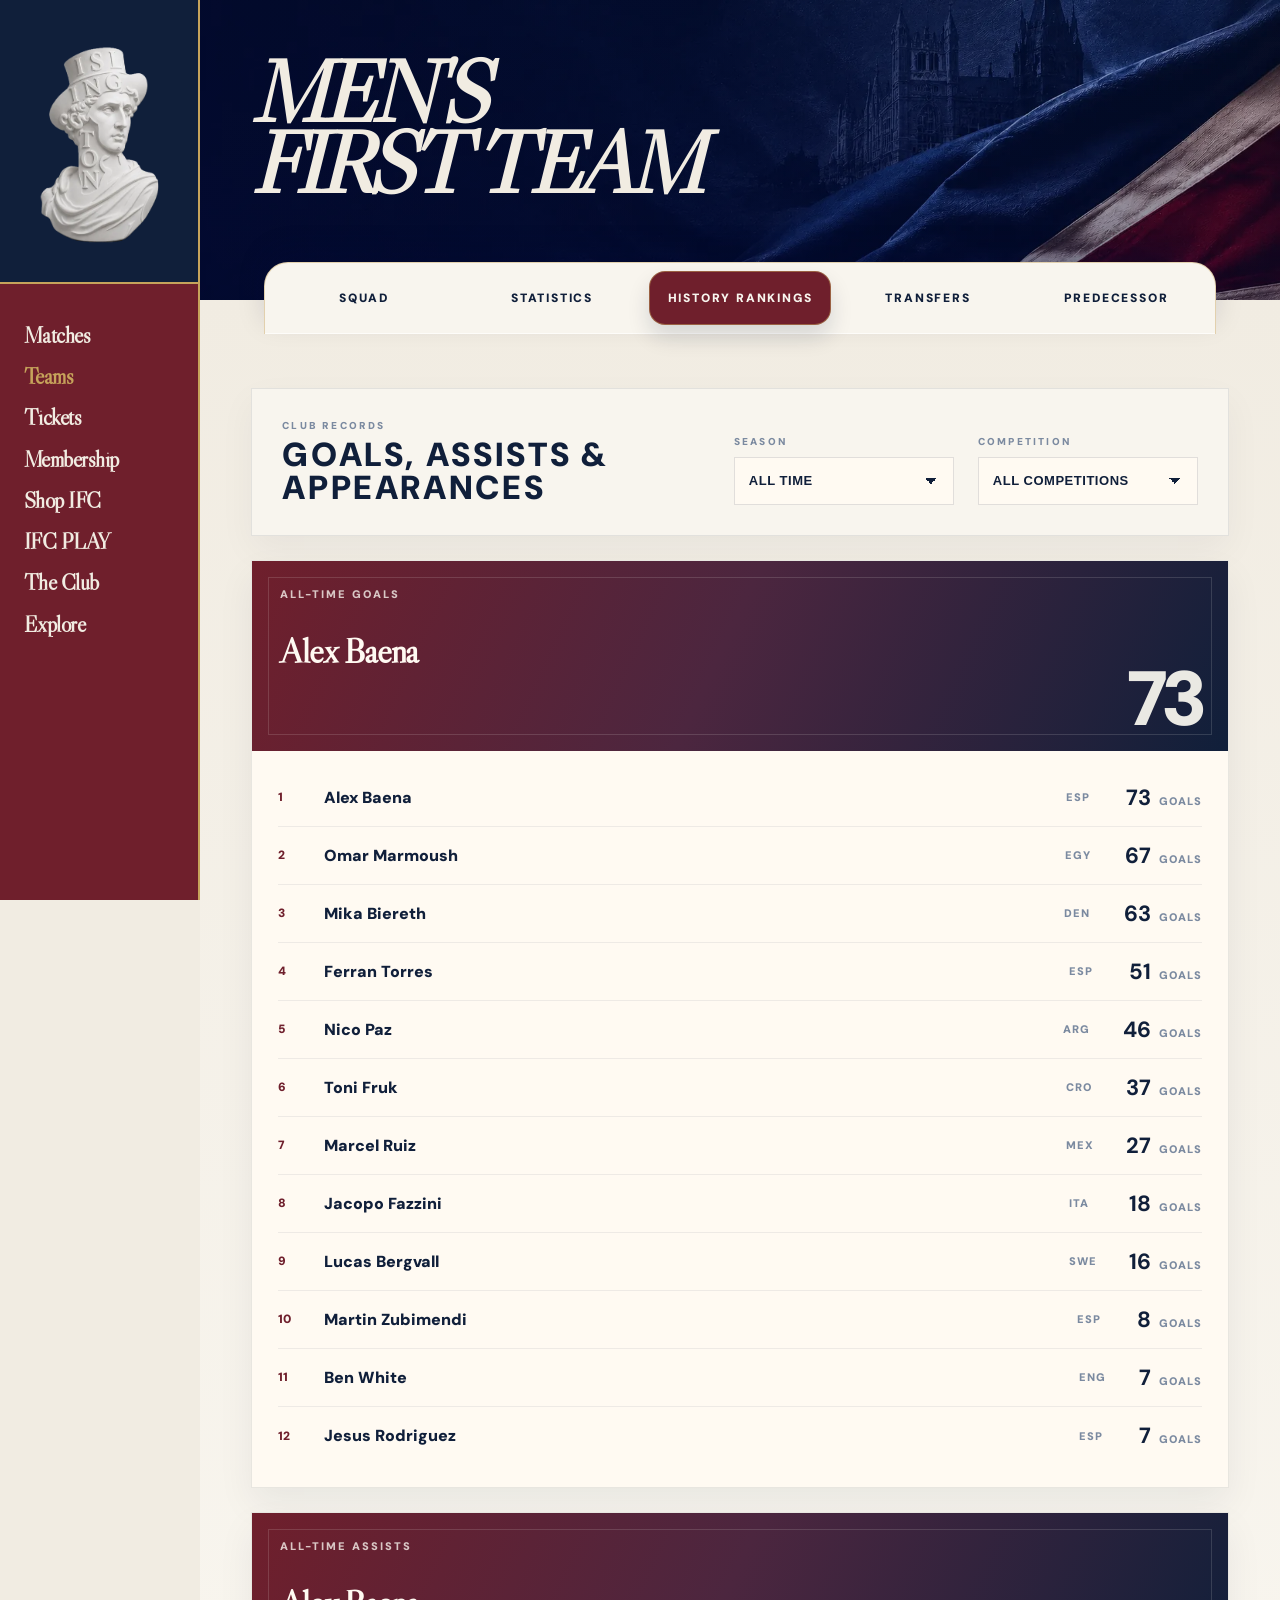
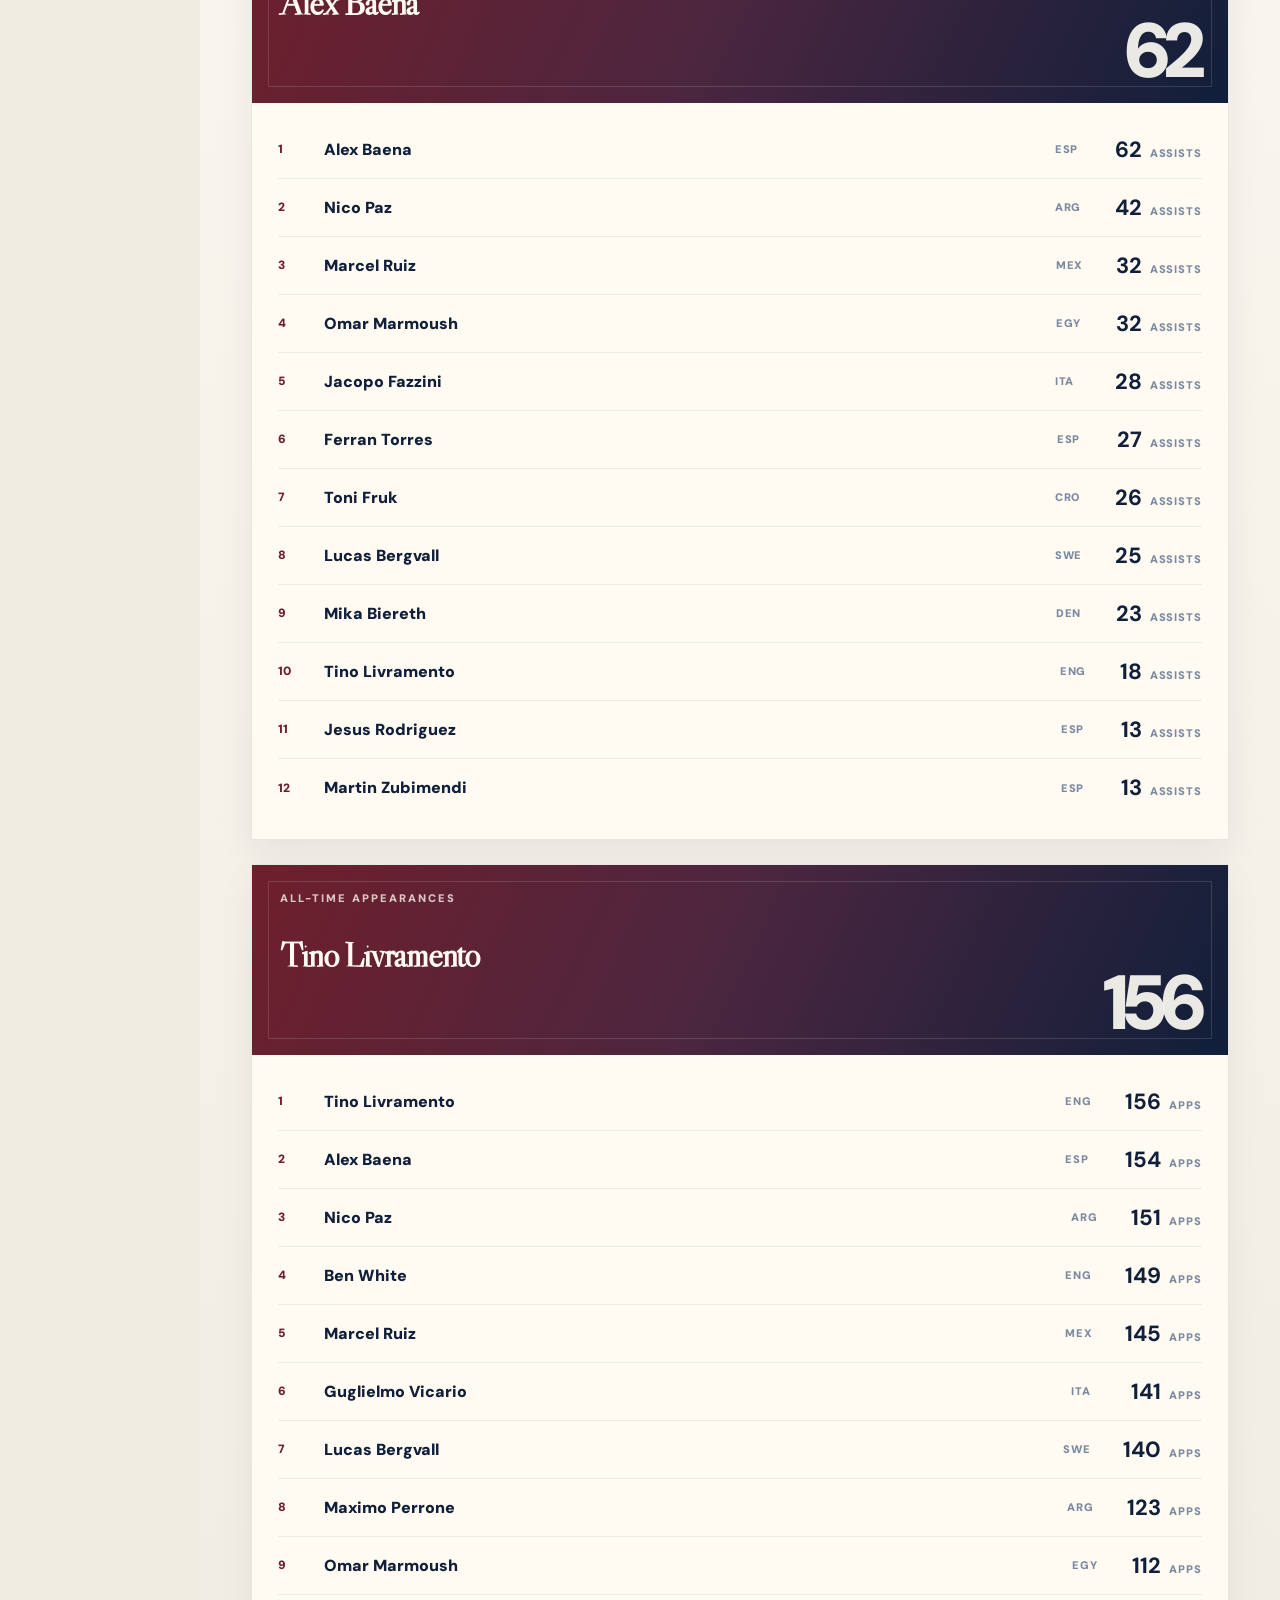
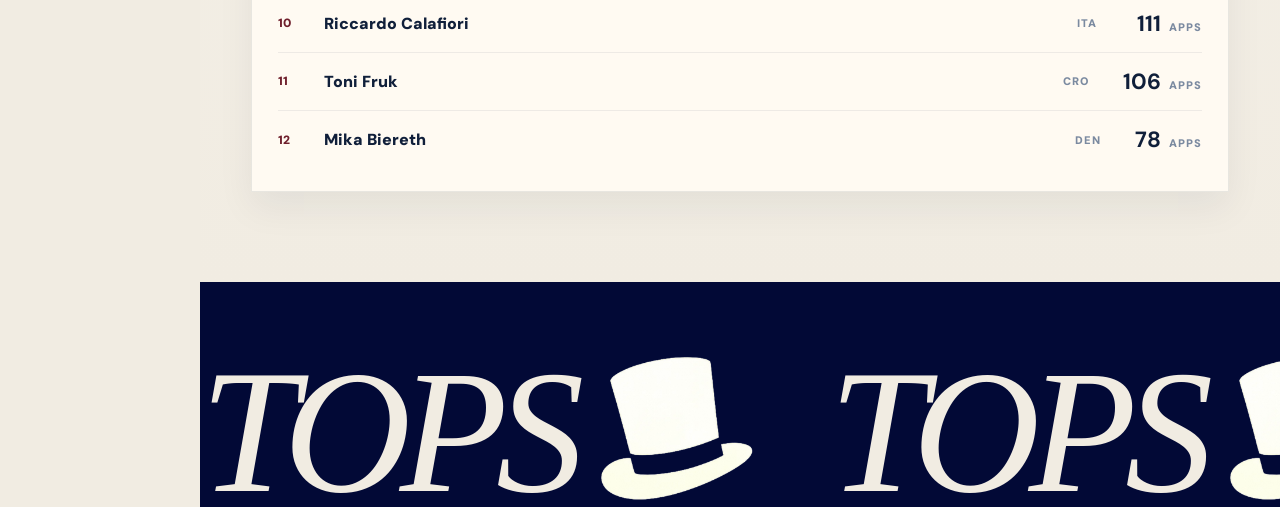
==== history-rankings.html @ 1edcabc9 "Convert site images to WebP" ====
<!doctype html>
<html lang="en">
<head>
  <meta charset="utf-8" />
  <meta name="viewport" content="width=device-width, initial-scale=1" />
  <title>History Rankings | TOPS</title>
  <link rel="preconnect" href="https://fonts.googleapis.com">
  <link rel="preconnect" href="https://fonts.gstatic.com" crossorigin>
  <link href="https://fonts.googleapis.com/css2?family=DM+Sans:wght@400;500;600;700;800;900&family=Libre+Caslon+Display&display=swap" rel="stylesheet">
  <style>
    :root{--ink:#071426;--navy:#101f3a;--burgundy:#6f1f2c;--warm:#f1ece2;--paper:#faf8f3;--line:#101f3a18;--gold:#c6a35b;--muted:#6e7f94}
    *{box-sizing:border-box}
    body{margin:0;background:var(--warm);color:var(--ink);font-family:"DM Sans",sans-serif}
    a{color:inherit;text-decoration:none}
    .rail{position:fixed;z-index:9;inset:0 auto 0 0;width:200px;background:var(--burgundy);color:var(--warm);border-right:2px solid var(--gold);padding:0;display:flex;flex-direction:column;align-items:stretch}
    .rail-brand{display:grid;place-items:center;width:100%;padding:42px 24px 38px;margin:0 0 40px;background:var(--navy);border-bottom:2px solid var(--gold)}.tops-wordmark{display:block;width:126px;max-width:100%;line-height:0;margin:0 auto}.tops-wordmark img{display:block;width:100%;height:auto}
    .rail nav{display:flex;flex-direction:column;gap:18px;padding:0 24px;margin-top:0;color:var(--warm);font:700 22px/1.06 "Libre Caslon Display",Georgia,serif;letter-spacing:-.025em}
    .rail nav a:hover,.rail nav a.active,.rail nav a.is-submenu-active{color:var(--gold)}
    .rail-submenu{position:fixed;z-index:8;top:0;bottom:0;left:200px;width:min(620px,calc(100vw - 200px));background:#f8f5ee;color:var(--navy);border:1px solid var(--burgundy);border-left-width:2px;padding:118px 40px 42px;opacity:0;transform:translateX(-18px);pointer-events:none;transition:opacity .28s ease,transform .28s ease}
    body.submenu-open .rail-submenu{opacity:1;transform:translateX(0);pointer-events:auto}
    .rail-submenu-kicker{margin:0 0 30px;font-size:10px;font-weight:800;letter-spacing:.22em;text-transform:uppercase;color:var(--burgundy)}
    .rail-submenu-list{margin:0;padding:0;list-style:none;border-top:1px solid #101f3a18}
    .rail-submenu-list a{display:flex;align-items:center;justify-content:space-between;gap:34px;padding:28px 0;border-bottom:1px solid #101f3a18;font:clamp(34px,4.2vw,58px)/.95 "Libre Caslon Display",Georgia,serif;letter-spacing:-.035em}
    .rail-submenu-list a:after{content:">";font-family:Georgia,serif;font-size:.82em;line-height:1;transition:transform .2s ease}.rail-submenu-list a:hover{color:var(--burgundy)}.rail-submenu-list a:hover:after{transform:translateX(6px)}
    .page{margin-left:200px;min-height:100vh}
    .team-header{position:relative;min-height:300px;padding:56px 0 0;background:linear-gradient(90deg,rgba(2,9,54,.50),rgba(2,9,54,.10)),url('assets/first-team-header.webp') center/cover no-repeat;display:flex;flex-direction:column;justify-content:space-between}
    .team-header:before{content:"";position:absolute;inset:0;background:linear-gradient(180deg,rgba(2,9,54,.08),rgba(2,9,54,.38));pointer-events:none}.team-heading{position:relative;z-index:1;padding:0 clamp(28px,4vw,64px) 42px}
    h1{font:italic 800 clamp(54px,6.8vw,108px)/.82 "Libre Caslon Display",Georgia,serif;margin:0;color:#f1ece2;letter-spacing:-.055em}h1 span{display:block}
    .tabs{--tab-radius:24px;position:relative;z-index:2;width:min(1180px,calc(100% - clamp(56px,10vw,160px)));margin:0 auto -34px;min-height:72px;background:#f8f5ee;border:1px solid #c6a35b70;border-bottom:0;border-radius:var(--tab-radius) var(--tab-radius) 0 0;display:grid;grid-template-columns:repeat(5,1fr);gap:6px;align-items:start;padding:8px;color:var(--navy);box-shadow:0 -1px 0 #ffffffb0 inset,0 -12px 28px #02093622}
    .tabs a{height:54px;display:grid;place-items:center;border-radius:16px;border:1px solid transparent;font-size:12px;font-weight:900;text-transform:uppercase;letter-spacing:.15em;text-align:center;color:var(--navy);transition:background .22s ease,color .22s ease,border-color .22s ease,box-shadow .22s ease}.tabs a:hover{border-color:#6f1f2c2e;background:#efe7dc;color:var(--burgundy)}.tabs a.active{background:var(--burgundy);border-color:#c6a35b80;color:#f8f5ee;box-shadow:0 12px 22px #101f3a24}
    .rankings{padding:88px clamp(24px,4vw,64px) 90px;background:linear-gradient(180deg,#f1ece2 0%,#f8f5ee 42%,#f1ece2 100%)}
    .record-toolbar{display:grid;grid-template-columns:1fr auto auto;gap:24px;align-items:end;background:#f8f5ee;border:1px solid #101f3a18;padding:30px;margin-bottom:24px;box-shadow:0 14px 34px #101f3a0c}
    .record-copy p{margin:0 0 6px;color:#7b8aa0;font-size:10px;font-weight:900;letter-spacing:.22em;text-transform:uppercase}.record-copy h2{margin:0;color:var(--navy);font:900 clamp(24px,2.6vw,34px)/1 "DM Sans",sans-serif;letter-spacing:.08em;text-transform:uppercase}
    .select-field{display:grid;gap:9px}.select-field span{color:#7b8aa0;font-size:10px;font-weight:900;letter-spacing:.22em;text-transform:uppercase}.select-field select{appearance:none;min-width:220px;height:48px;border:1px solid #101f3a20;background:#fffaf2;color:var(--navy);padding:0 42px 0 14px;font-size:13px;font-weight:800;letter-spacing:.04em;text-transform:uppercase;background-image:linear-gradient(45deg,transparent 50%,var(--navy) 50%),linear-gradient(135deg,var(--navy) 50%,transparent 50%);background-position:calc(100% - 22px) 20px,calc(100% - 16px) 20px;background-size:6px 6px,6px 6px;background-repeat:no-repeat}
    .ranking-grid{display:grid;grid-template-columns:repeat(3,minmax(260px,1fr));gap:24px}.ranking-panel{background:#fffaf2;border:1px solid #101f3a18;min-width:0;box-shadow:0 16px 34px #101f3a10}.leader{position:relative;min-height:190px;padding:26px 28px;background:linear-gradient(115deg,var(--burgundy) 0%,#4c263f 48%,var(--navy) 100%);color:#fff;overflow:hidden}.leader:after{content:"";position:absolute;inset:16px;border:1px solid #f8f5ee24;pointer-events:none}.leader-kicker{position:relative;z-index:1;margin:0 0 34px;color:#f8f5eec8;font-size:11px;font-weight:900;letter-spacing:.18em;text-transform:uppercase}.leader-name{position:relative;z-index:1;max-width:66%;font:800 clamp(29px,2.7vw,42px)/.92 "Libre Caslon Display",Georgia,serif;letter-spacing:-.035em;color:#fffaf2}.leader-value{position:absolute;z-index:1;right:28px;bottom:20px;font:900 clamp(70px,6vw,96px)/.8 "DM Sans",sans-serif;letter-spacing:-.08em;color:#f8f5eef0}
    .ranking-list{margin:0;padding:18px 26px 22px;list-style:none}.ranking-row{display:grid;grid-template-columns:32px minmax(0,1fr) 46px auto;gap:14px;align-items:center;min-height:58px;border-bottom:1px solid #101f3a12}.ranking-row:last-child{border-bottom:0}.rank{color:var(--burgundy);font-size:12px;font-weight:900}.player-name{min-width:0;color:var(--navy);font-size:16px;font-weight:900;white-space:nowrap;overflow:hidden;text-overflow:ellipsis}.country{color:#7b8aa0;font-size:11px;font-weight:900;letter-spacing:.08em}.score{display:flex;align-items:baseline;gap:8px;color:var(--navy);font-weight:900}.score b{font-size:22px}.score span{color:#7b8aa0;font-size:11px;font-weight:900;letter-spacing:.08em;text-transform:uppercase}
    .empty-state{padding:34px 26px;color:#7b8aa0;font-weight:800}
    footer{background:#020936;color:#f1ece2;padding:74px 0 0;overflow:hidden}.tops-pattern{overflow:hidden}.tops-pattern-track{display:flex;align-items:center;gap:76px;width:max-content;animation:topsMarquee 24s linear infinite}.tops-pattern-item{display:flex;align-items:center;gap:.16em;white-space:nowrap;color:#f1ece2;font:italic clamp(128px,13.8vw,228px)/.78 Georgia,serif;letter-spacing:-.065em;text-transform:uppercase}.tops-pattern-item img{width:.86em;height:.86em;object-fit:contain;display:block;transform:translateY(-.015em)}@keyframes topsMarquee{from{transform:translateX(0)}to{transform:translateX(-50%)}}
    @media(max-width:1280px){.ranking-grid{grid-template-columns:1fr}.leader-name{max-width:76%}}@media(max-width:900px){.record-toolbar{grid-template-columns:1fr}.select-field select{width:100%;min-width:0}}@media(max-width:760px){.rail,.rail-submenu{display:none}.page{margin-left:0}.tabs{width:calc(100% - 24px);grid-template-columns:repeat(2,1fr);border-radius:24px 24px 0 0}.rankings{padding:70px 12px}.record-toolbar{padding:22px}.ranking-row{grid-template-columns:28px minmax(0,1fr) 40px auto;gap:10px}.leader{min-height:170px}.leader-value{font-size:64px}.player-name{font-size:14px}}
  </style>
</head>
<body>
  <aside class="rail">
    <a class="rail-brand" href="index.html#top" aria-label="TOPS home"><span class="tops-wordmark"><img src="assets/sidebar-sculpture-logo.webp" alt="TOPS"></span></a>
    <nav><a href="index.html#fixtures" data-menu="matches">Matches</a><a class="active" href="mens-first-team.html" data-menu="teams">Teams</a><a href="index.html#tickets" data-menu="tickets">Tickets</a><a href="index.html#membership" data-menu="membership">Membership</a><a href="index.html#shop" data-menu="shop">Shop IFC</a><a href="index.html#play" data-menu="play">IFC PLAY</a><a href="index.html#club" data-menu="club">The Club</a><a href="index.html#latest" data-menu="explore">Explore</a></nav>
  </aside>
  <aside class="rail-submenu" aria-hidden="true"><p class="rail-submenu-kicker">Teams</p><ul class="rail-submenu-list"></ul></aside>
  <main class="page">
    <header class="team-header"><div class="team-heading"><h1><span>MEN'S</span><span>FIRST TEAM</span></h1></div><nav class="tabs"><a href="mens-first-team.html#squad">Squad</a><a href="mens-first-team.html#stats">Statistics</a><a class="active" href="history-rankings.html">History Rankings</a><a href="transfer-history.html">Transfers</a><a href="predecessor-players.html">Predecessor</a></nav></header>
    <section class="rankings">
      <div class="record-toolbar">
        <div class="record-copy"><p>Club Records</p><h2>Goals, Assists &amp; Appearances</h2></div>
        <label class="select-field"><span>Season</span><select data-season-filter></select></label>
        <label class="select-field"><span>Competition</span><select data-competition-filter></select></label>
      </div>
      <div class="ranking-grid" data-ranking-grid></div>
    </section>
    <footer><div class="tops-pattern" aria-label="TOPS brand pattern"><div class="tops-pattern-track"><span class="tops-pattern-item">TOPS <img src="assets/islington-hat-cream-transparent.webp" alt=""></span><span class="tops-pattern-item">TOPS <img src="assets/islington-hat-cream-transparent.webp" alt=""></span><span class="tops-pattern-item">TOPS <img src="assets/islington-hat-cream-transparent.webp" alt=""></span><span class="tops-pattern-item">TOPS <img src="assets/islington-hat-cream-transparent.webp" alt=""></span><span class="tops-pattern-item">TOPS <img src="assets/islington-hat-cream-transparent.webp" alt=""></span><span class="tops-pattern-item">TOPS <img src="assets/islington-hat-cream-transparent.webp" alt=""></span></div></div></footer>
  </main>
  <script src="assets/player-data.js"></script>
  <script src="assets/predecessor-player-data.js"></script>
  <script>
    const currentPlayers = (window.TOPS_PLAYER_DATA || []).map((player) => ({ ...player, archiveType: "current" }));
    const predecessorPlayers = (window.TOPS_PREDECESSOR_PLAYER_DATA || []).map((player) => ({ ...player, archiveType: "predecessor" }));
    const players = [...currentPlayers, ...predecessorPlayers];
    const seasonFilter = document.querySelector('[data-season-filter]');
    const competitionFilter = document.querySelector('[data-competition-filter]');
    const grid = document.querySelector('[data-ranking-grid]');
    const metrics = [
      { key: "goals", title: "All-Time Goals", unit: "Goals" },
      { key: "assists", title: "All-Time Assists", unit: "Assists" },
      { key: "appearances", title: "All-Time Appearances", unit: "Apps" }
    ];
    const countryCodes = {
      Argentina: "ARG", Austria: "AUT", Croatia: "CRO", Denmark: "DEN", Egypt: "EGY", England: "ENG", Germany: "GER",
      Greece: "GRE", Italy: "ITA", Mexico: "MEX", Netherlands: "NED", Portugal: "POR", "Republic of Ireland": "IRL",
      Spain: "ESP", Sweden: "SWE", Turkey: "TUR", Wales: "WAL"
    };
    const statRowsFor = (player) => player.seasonStats?.length ? player.seasonStats : [{ season: "Unlisted", competition: "All competitions", ...player.stats }];
    const seasons = [...new Set(players.flatMap((player) => statRowsFor(player).map((row) => row.season).filter(Boolean)))].sort().reverse();
    const competitions = [...new Set(players.flatMap((player) => statRowsFor(player).map((row) => row.competition).filter(Boolean)))].sort();
    const setOptions = (select, options) => {
      select.innerHTML = options.map((item) => `<option value="${item.value}">${item.label}</option>`).join('');
    };
    setOptions(seasonFilter, [{ value: "all", label: "All time" }, ...seasons.map((season) => ({ value: season, label: season }))]);
    setOptions(competitionFilter, [{ value: "all", label: "All competitions" }, ...competitions.map((competition) => ({ value: competition, label: competition }))]);
    const detailHref = (player) => `${player.archiveType === "predecessor" ? "predecessor-detail.html" : "player-detail.html"}?id=${player.id}`;
    const filteredRowsFor = (player) => {
      const selectedSeason = seasonFilter.value;
      const selectedCompetition = competitionFilter.value;
      return statRowsFor(player).filter((row) => {
        const seasonMatch = selectedSeason === "all" || row.season === selectedSeason;
        const competitionMatch = selectedCompetition === "all" || row.competition === selectedCompetition;
        return seasonMatch && competitionMatch;
      });
    };
    const aggregatePlayer = (player, metric) => {
      const value = filteredRowsFor(player).reduce((sum, row) => sum + Number(row[metric] ?? 0), 0);
      return { player, value };
    };
    const buildRanking = (metric) => players
      .map((player) => aggregatePlayer(player, metric.key))
      .filter((entry) => entry.value > 0)
      .sort((a, b) => b.value - a.value || a.player.name.localeCompare(b.player.name))
      .slice(0, 12);
    const renderPanel = (metric) => {
      const ranking = buildRanking(metric);
      const leader = ranking[0];
      if (!leader) {
        return `<article class="ranking-panel"><div class="leader"><p class="leader-kicker">${metric.title}</p><div class="leader-name">No Records</div><div class="leader-value">0</div></div><div class="empty-state">No data for this filter.</div></article>`;
      }
      return `
        <article class="ranking-panel">
          <div class="leader"><p class="leader-kicker">${metric.title}</p><div class="leader-name">${leader.player.name}</div><div class="leader-value">${leader.value}</div></div>
          <ol class="ranking-list">
            ${ranking.map((entry, index) => `
              <li class="ranking-row">
                <span class="rank">${index + 1}</span>
                <a class="player-name" href="${detailHref(entry.player)}">${entry.player.name}</a>
                <span class="country">${countryCodes[entry.player.nationality] || entry.player.nationality.slice(0, 3).toUpperCase()}</span>
                <span class="score"><b>${entry.value}</b><span>${metric.unit}</span></span>
              </li>
            `).join('')}
          </ol>
        </article>
      `;
    };
    const renderRankings = () => {
      grid.innerHTML = metrics.map(renderPanel).join('');
    };
    seasonFilter.addEventListener('change', renderRankings);
    competitionFilter.addEventListener('change', renderRankings);
    renderRankings();

    const rail = document.querySelector('.rail');
    const railLinks = [...document.querySelectorAll('.rail nav a')];
    const submenu = document.querySelector('.rail-submenu');
    const submenuKicker = document.querySelector('.rail-submenu-kicker');
    const submenuList = document.querySelector('.rail-submenu-list');
    let submenuCloseTimer;
    const submenuItems = {
      matches: ['Fixtures', 'Results', 'Tables', 'Match centre', 'Borough Cup'],
      teams: [{ label: "Men's First Team", href: 'mens-first-team.html' }, { label: "History Rankings", href: 'history-rankings.html' }, { label: "Transfer History", href: 'transfer-history.html' }, { label: "Predecessor Players", href: 'predecessor-players.html' }, "Women's First Team", "Men's U21", "Women's U19", "Men's U18"],
      tickets: ['Home tickets', 'Away tickets', 'Premium', 'Season tickets', 'Ticket exchange'],
      membership: ['Join TOPS', 'Renew membership', 'Member benefits', 'Ticket access', 'Account'],
      shop: ['Home kit', 'Away kit', 'Training wear', 'Lifestyle', 'Accessories'],
      play: ['Live stream', 'Highlights', 'Interviews', 'Documentaries', 'Archive'],
      club: ['History', 'Stadium', 'Community', 'Foundation', 'Contact'],
      explore: ['Latest news', 'Gallery', 'Video', 'Features', 'Visit N5']
    };
    const keepSubmenuOpen = () => clearTimeout(submenuCloseTimer);
    const closeSubmenu = () => {
      document.body.classList.remove('submenu-open');
      submenu.setAttribute('aria-hidden', 'true');
      railLinks.forEach((link) => link.classList.remove('is-submenu-active'));
    };
    const scheduleSubmenuClose = () => {
      clearTimeout(submenuCloseTimer);
      submenuCloseTimer = setTimeout(closeSubmenu, 120);
    };
    const openSubmenu = (link) => {
      const key = link.dataset.menu;
      if (!key || !submenuItems[key]) return;
      keepSubmenuOpen();
      submenuKicker.textContent = link.textContent.trim();
      submenuList.innerHTML = submenuItems[key].map((item) => {
        const label = typeof item === 'string' ? item : item.label;
        const href = typeof item === 'string' ? '#' : item.href;
        return `<li><a href="${href}">${label}</a></li>`;
      }).join('');
      railLinks.forEach((item) => item.classList.toggle('is-submenu-active', item === link));
      submenu.setAttribute('aria-hidden', 'false');
      document.body.classList.add('submenu-open');
    };
    railLinks.forEach((link) => {
      link.addEventListener('mouseenter', () => openSubmenu(link));
      link.addEventListener('focus', () => openSubmenu(link));
    });
    rail.addEventListener('mouseleave', scheduleSubmenuClose);
    rail.addEventListener('mouseenter', keepSubmenuOpen);
    submenu.addEventListener('mouseleave', scheduleSubmenuClose);
    submenu.addEventListener('mouseenter', keepSubmenuOpen);
  </script>
</body>
</html>
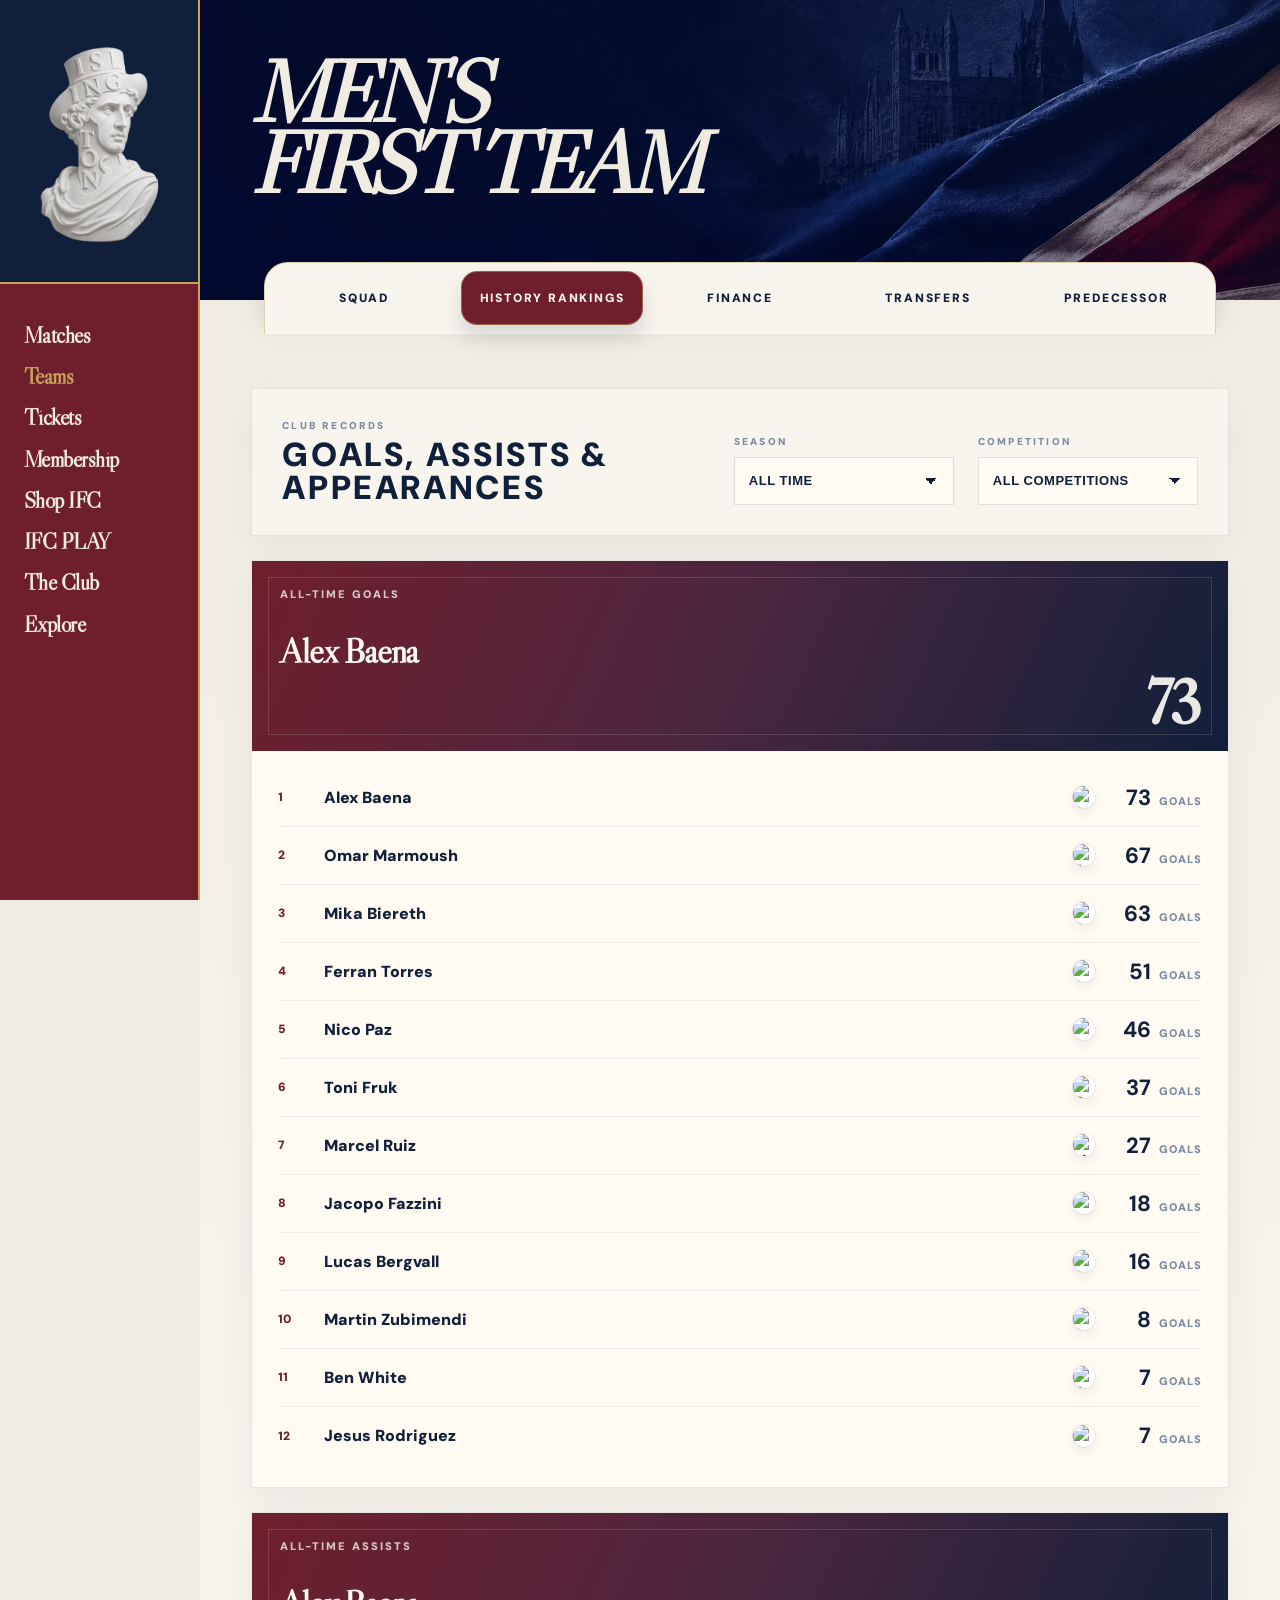
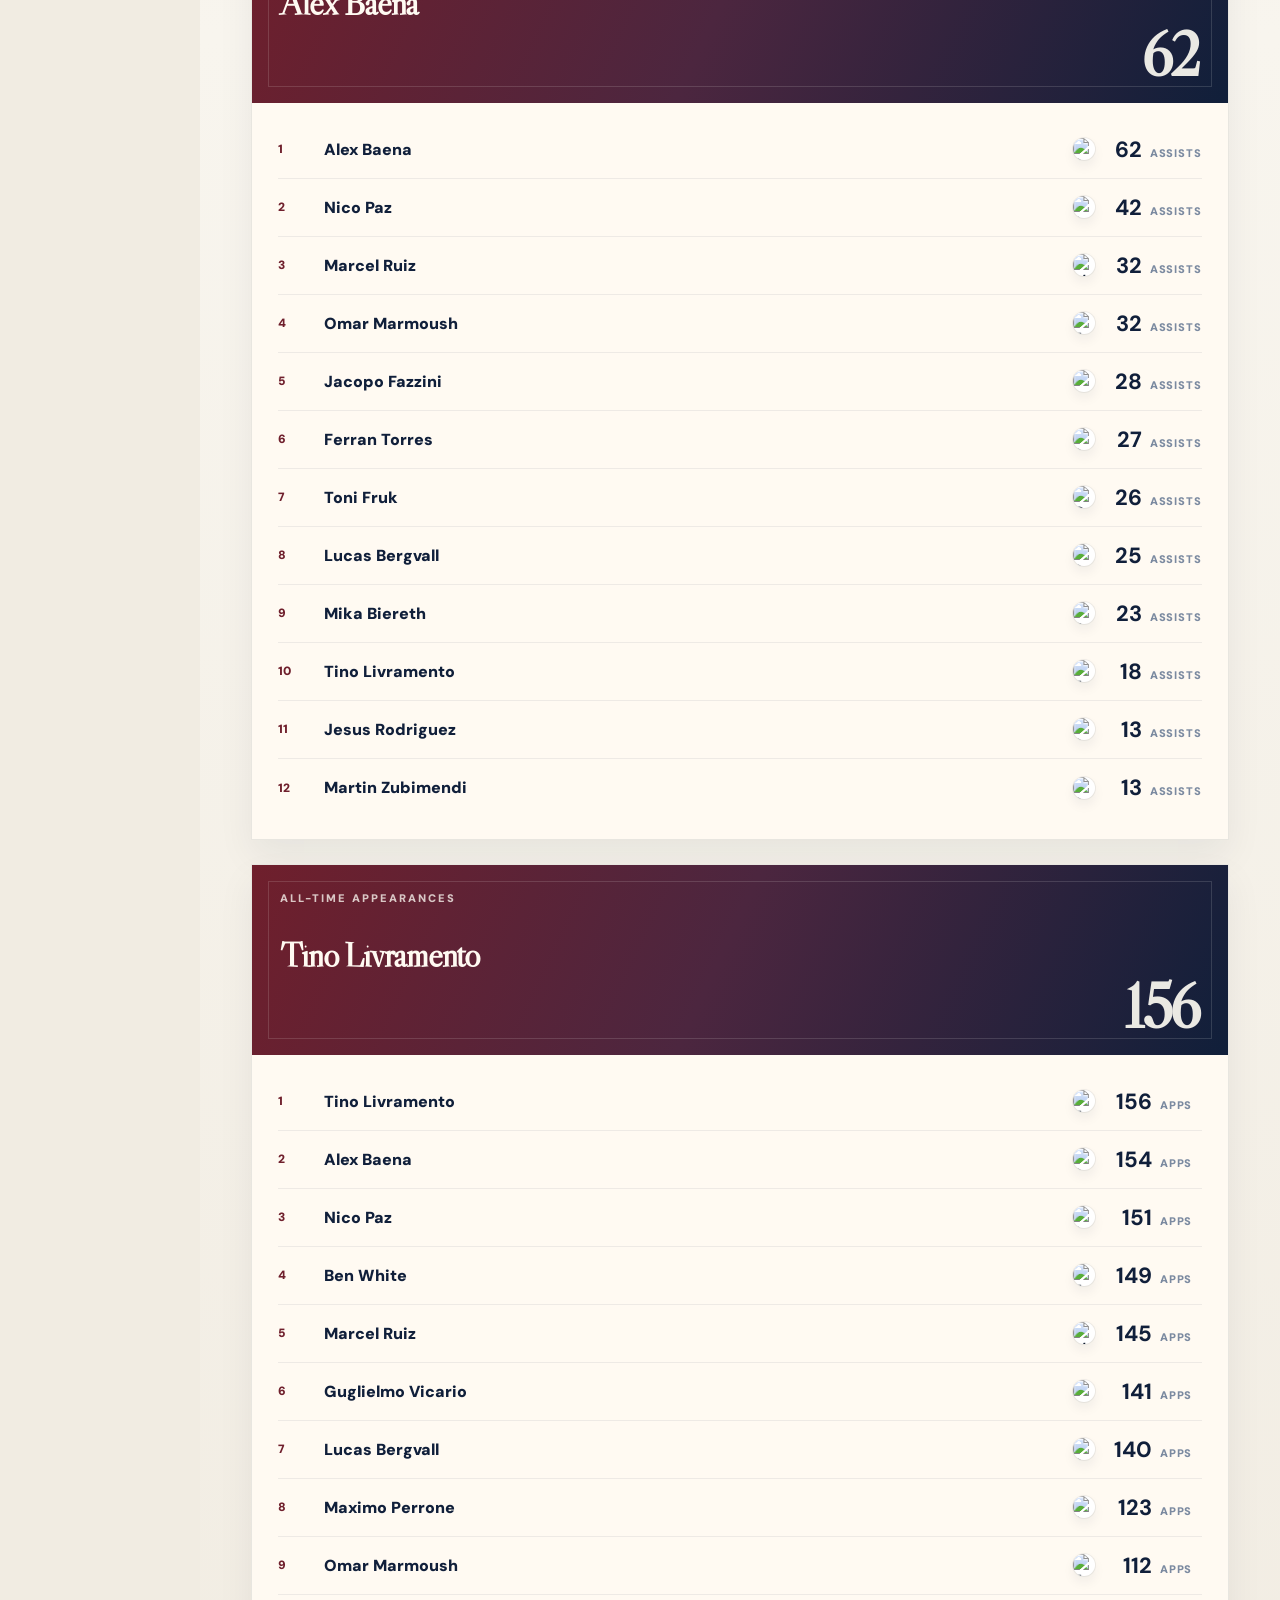
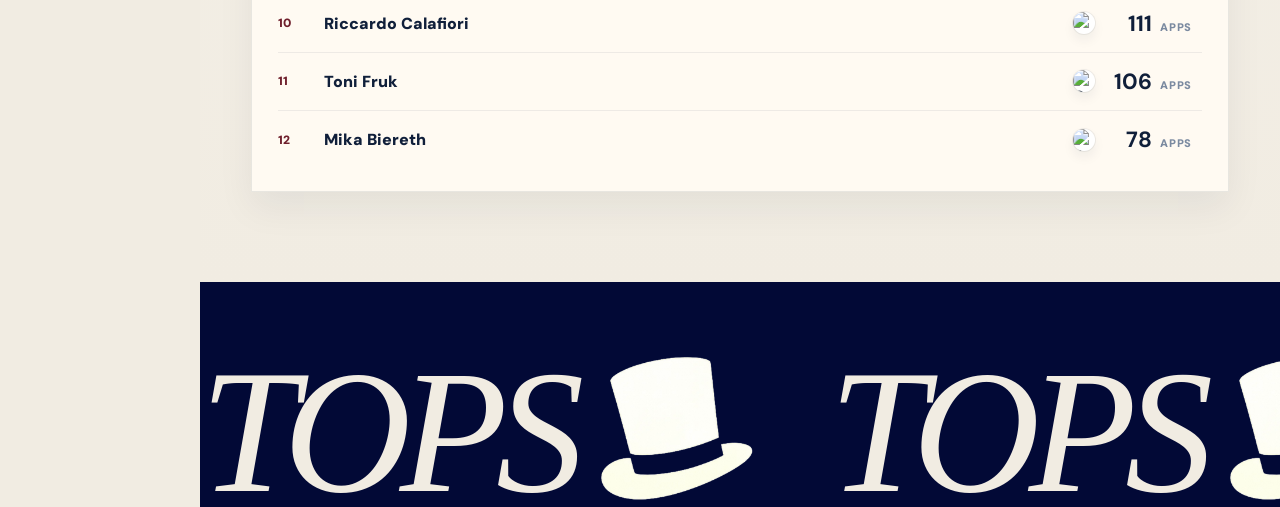
==== commit ec0af3bd: "Update squad transfers and finance pages" ====
--- a/history-rankings.html
+++ b/history-rankings.html
@@ -26,17 +26,17 @@
     .team-header{position:relative;min-height:300px;padding:56px 0 0;background:linear-gradient(90deg,rgba(2,9,54,.50),rgba(2,9,54,.10)),url('assets/first-team-header.webp') center/cover no-repeat;display:flex;flex-direction:column;justify-content:space-between}
     .team-header:before{content:"";position:absolute;inset:0;background:linear-gradient(180deg,rgba(2,9,54,.08),rgba(2,9,54,.38));pointer-events:none}.team-heading{position:relative;z-index:1;padding:0 clamp(28px,4vw,64px) 42px}
     h1{font:italic 800 clamp(54px,6.8vw,108px)/.82 "Libre Caslon Display",Georgia,serif;margin:0;color:#f1ece2;letter-spacing:-.055em}h1 span{display:block}
-    .tabs{--tab-radius:24px;position:relative;z-index:2;width:min(1180px,calc(100% - clamp(56px,10vw,160px)));margin:0 auto -34px;min-height:72px;background:#f8f5ee;border:1px solid #c6a35b70;border-bottom:0;border-radius:var(--tab-radius) var(--tab-radius) 0 0;display:grid;grid-template-columns:repeat(5,1fr);gap:6px;align-items:start;padding:8px;color:var(--navy);box-shadow:0 -1px 0 #ffffffb0 inset,0 -12px 28px #02093622}
+    .tabs{--tab-radius:24px;position:relative;z-index:2;width:min(1280px,calc(100% - clamp(56px,10vw,160px)));margin:0 auto -34px;min-height:72px;background:#f8f5ee;border:1px solid #c6a35b70;border-bottom:0;border-radius:var(--tab-radius) var(--tab-radius) 0 0;display:grid;grid-template-columns:repeat(5,1fr);gap:6px;align-items:start;padding:8px;color:var(--navy);box-shadow:0 -1px 0 #ffffffb0 inset,0 -12px 28px #02093622}
     .tabs a{height:54px;display:grid;place-items:center;border-radius:16px;border:1px solid transparent;font-size:12px;font-weight:900;text-transform:uppercase;letter-spacing:.15em;text-align:center;color:var(--navy);transition:background .22s ease,color .22s ease,border-color .22s ease,box-shadow .22s ease}.tabs a:hover{border-color:#6f1f2c2e;background:#efe7dc;color:var(--burgundy)}.tabs a.active{background:var(--burgundy);border-color:#c6a35b80;color:#f8f5ee;box-shadow:0 12px 22px #101f3a24}
     .rankings{padding:88px clamp(24px,4vw,64px) 90px;background:linear-gradient(180deg,#f1ece2 0%,#f8f5ee 42%,#f1ece2 100%)}
     .record-toolbar{display:grid;grid-template-columns:1fr auto auto;gap:24px;align-items:end;background:#f8f5ee;border:1px solid #101f3a18;padding:30px;margin-bottom:24px;box-shadow:0 14px 34px #101f3a0c}
     .record-copy p{margin:0 0 6px;color:#7b8aa0;font-size:10px;font-weight:900;letter-spacing:.22em;text-transform:uppercase}.record-copy h2{margin:0;color:var(--navy);font:900 clamp(24px,2.6vw,34px)/1 "DM Sans",sans-serif;letter-spacing:.08em;text-transform:uppercase}
     .select-field{display:grid;gap:9px}.select-field span{color:#7b8aa0;font-size:10px;font-weight:900;letter-spacing:.22em;text-transform:uppercase}.select-field select{appearance:none;min-width:220px;height:48px;border:1px solid #101f3a20;background:#fffaf2;color:var(--navy);padding:0 42px 0 14px;font-size:13px;font-weight:800;letter-spacing:.04em;text-transform:uppercase;background-image:linear-gradient(45deg,transparent 50%,var(--navy) 50%),linear-gradient(135deg,var(--navy) 50%,transparent 50%);background-position:calc(100% - 22px) 20px,calc(100% - 16px) 20px;background-size:6px 6px,6px 6px;background-repeat:no-repeat}
-    .ranking-grid{display:grid;grid-template-columns:repeat(3,minmax(260px,1fr));gap:24px}.ranking-panel{background:#fffaf2;border:1px solid #101f3a18;min-width:0;box-shadow:0 16px 34px #101f3a10}.leader{position:relative;min-height:190px;padding:26px 28px;background:linear-gradient(115deg,var(--burgundy) 0%,#4c263f 48%,var(--navy) 100%);color:#fff;overflow:hidden}.leader:after{content:"";position:absolute;inset:16px;border:1px solid #f8f5ee24;pointer-events:none}.leader-kicker{position:relative;z-index:1;margin:0 0 34px;color:#f8f5eec8;font-size:11px;font-weight:900;letter-spacing:.18em;text-transform:uppercase}.leader-name{position:relative;z-index:1;max-width:66%;font:800 clamp(29px,2.7vw,42px)/.92 "Libre Caslon Display",Georgia,serif;letter-spacing:-.035em;color:#fffaf2}.leader-value{position:absolute;z-index:1;right:28px;bottom:20px;font:900 clamp(70px,6vw,96px)/.8 "DM Sans",sans-serif;letter-spacing:-.08em;color:#f8f5eef0}
-    .ranking-list{margin:0;padding:18px 26px 22px;list-style:none}.ranking-row{display:grid;grid-template-columns:32px minmax(0,1fr) 46px auto;gap:14px;align-items:center;min-height:58px;border-bottom:1px solid #101f3a12}.ranking-row:last-child{border-bottom:0}.rank{color:var(--burgundy);font-size:12px;font-weight:900}.player-name{min-width:0;color:var(--navy);font-size:16px;font-weight:900;white-space:nowrap;overflow:hidden;text-overflow:ellipsis}.country{color:#7b8aa0;font-size:11px;font-weight:900;letter-spacing:.08em}.score{display:flex;align-items:baseline;gap:8px;color:var(--navy);font-weight:900}.score b{font-size:22px}.score span{color:#7b8aa0;font-size:11px;font-weight:900;letter-spacing:.08em;text-transform:uppercase}
+    .ranking-grid{display:grid;grid-template-columns:repeat(3,minmax(260px,1fr));gap:24px}.ranking-panel{background:#fffaf2;border:1px solid #101f3a18;min-width:0;box-shadow:0 16px 34px #101f3a10}.leader{position:relative;min-height:190px;padding:26px 28px;background:linear-gradient(115deg,var(--burgundy) 0%,#4c263f 48%,var(--navy) 100%);color:#fff;overflow:hidden}.leader:after{content:"";position:absolute;inset:16px;border:1px solid #f8f5ee24;pointer-events:none}.leader-kicker{position:relative;z-index:1;margin:0 0 34px;color:#f8f5eec8;font-size:11px;font-weight:900;letter-spacing:.18em;text-transform:uppercase}.leader-name{position:relative;z-index:1;max-width:66%;font:800 clamp(29px,2.7vw,42px)/.92 "Libre Caslon Display",Georgia,serif;letter-spacing:-.035em;color:#fffaf2}.leader-value{position:absolute;z-index:1;right:30px;bottom:22px;font:800 clamp(54px,4.9vw,78px)/.82 "Libre Caslon Display",Georgia,serif;letter-spacing:-.055em;color:#f8f5eef0}
+    .ranking-list{margin:0;padding:18px 26px 22px;list-style:none}.ranking-row{display:grid;grid-template-columns:32px minmax(0,1fr) 24px 92px;gap:14px;align-items:center;min-height:58px;border-bottom:1px solid #101f3a12}.ranking-row:last-child{border-bottom:0}.rank{color:var(--burgundy);font-size:12px;font-weight:900}.player-name{min-width:0;color:var(--navy);font-size:16px;font-weight:900;white-space:nowrap;overflow:hidden;text-overflow:ellipsis}.rank-flag{width:22px;height:22px;justify-self:center;border-radius:999px;overflow:hidden;background:#fff;box-shadow:0 0 0 1px #101f3a10,0 6px 12px #101f3a10}.rank-flag img{display:block;width:100%;height:100%;object-fit:cover}.score{display:flex;align-items:baseline;justify-content:flex-end;gap:8px;color:var(--navy);font-weight:900;text-align:right;white-space:nowrap}.score b{font-size:22px;min-width:28px;text-align:right}.score span{min-width:42px;color:#7b8aa0;font-size:11px;font-weight:900;letter-spacing:.08em;text-transform:uppercase;text-align:left}
     .empty-state{padding:34px 26px;color:#7b8aa0;font-weight:800}
     footer{background:#020936;color:#f1ece2;padding:74px 0 0;overflow:hidden}.tops-pattern{overflow:hidden}.tops-pattern-track{display:flex;align-items:center;gap:76px;width:max-content;animation:topsMarquee 24s linear infinite}.tops-pattern-item{display:flex;align-items:center;gap:.16em;white-space:nowrap;color:#f1ece2;font:italic clamp(128px,13.8vw,228px)/.78 Georgia,serif;letter-spacing:-.065em;text-transform:uppercase}.tops-pattern-item img{width:.86em;height:.86em;object-fit:contain;display:block;transform:translateY(-.015em)}@keyframes topsMarquee{from{transform:translateX(0)}to{transform:translateX(-50%)}}
-    @media(max-width:1280px){.ranking-grid{grid-template-columns:1fr}.leader-name{max-width:76%}}@media(max-width:900px){.record-toolbar{grid-template-columns:1fr}.select-field select{width:100%;min-width:0}}@media(max-width:760px){.rail,.rail-submenu{display:none}.page{margin-left:0}.tabs{width:calc(100% - 24px);grid-template-columns:repeat(2,1fr);border-radius:24px 24px 0 0}.rankings{padding:70px 12px}.record-toolbar{padding:22px}.ranking-row{grid-template-columns:28px minmax(0,1fr) 40px auto;gap:10px}.leader{min-height:170px}.leader-value{font-size:64px}.player-name{font-size:14px}}
+    @media(max-width:1280px){.ranking-grid{grid-template-columns:1fr}.leader-name{max-width:76%}}@media(max-width:900px){.record-toolbar{grid-template-columns:1fr}.select-field select{width:100%;min-width:0}}@media(max-width:760px){.rail,.rail-submenu{display:none}.page{margin-left:0}.tabs{width:calc(100% - 24px);grid-template-columns:repeat(2,1fr);border-radius:24px 24px 0 0}.rankings{padding:70px 12px}.record-toolbar{padding:22px}.ranking-list{padding:14px 16px 18px}.ranking-row{grid-template-columns:28px minmax(0,1fr) 22px 82px;gap:9px}.rank-flag{width:19px;height:19px}.score b{font-size:20px;min-width:24px}.score span{min-width:38px;font-size:10px}.leader{min-height:170px}.leader-value{font-size:52px}.player-name{font-size:14px}}
   </style>
 </head>
 <body>
@@ -46,7 +46,7 @@
   </aside>
   <aside class="rail-submenu" aria-hidden="true"><p class="rail-submenu-kicker">Teams</p><ul class="rail-submenu-list"></ul></aside>
   <main class="page">
-    <header class="team-header"><div class="team-heading"><h1><span>MEN'S</span><span>FIRST TEAM</span></h1></div><nav class="tabs"><a href="mens-first-team.html#squad">Squad</a><a href="mens-first-team.html#stats">Statistics</a><a class="active" href="history-rankings.html">History Rankings</a><a href="transfer-history.html">Transfers</a><a href="predecessor-players.html">Predecessor</a></nav></header>
+    <header class="team-header"><div class="team-heading"><h1><span>MEN'S</span><span>FIRST TEAM</span></h1></div><nav class="tabs"><a href="mens-first-team.html#squad">Squad</a><a class="active" href="history-rankings.html">History Rankings</a><a href="squad-finance.html">Finance</a><a href="transfer-history.html">Transfers</a><a href="predecessor-players.html">Predecessor</a></nav></header>
     <section class="rankings">
       <div class="record-toolbar">
         <div class="record-copy"><p>Club Records</p><h2>Goals, Assists &amp; Appearances</h2></div>
@@ -62,7 +62,20 @@
   <script>
     const currentPlayers = (window.TOPS_PLAYER_DATA || []).map((player) => ({ ...player, archiveType: "current" }));
     const predecessorPlayers = (window.TOPS_PREDECESSOR_PLAYER_DATA || []).map((player) => ({ ...player, archiveType: "predecessor" }));
-    const players = [...currentPlayers, ...predecessorPlayers];
+    const playerKey = (player) => (player.id || player.name || "").toLowerCase().normalize("NFD").replace(/[\u0300-\u036f]/g, "").replace(/[^a-z0-9]+/g, "-").replace(/^-|-$/g, "");
+    const statTotal = (player) => (player.seasonStats || []).reduce((sum, row) => sum + Number(row.appearances || 0) + Number(row.goals || 0) + Number(row.assists || 0), 0);
+    const preferredPlayer = (current, next) => {
+      if (!current) return next;
+      if (next.archiveType === "predecessor" && current.archiveType !== "predecessor") return next;
+      if (next.archiveType === current.archiveType && statTotal(next) > statTotal(current)) return next;
+      return current;
+    };
+    const players = [...currentPlayers, ...predecessorPlayers].reduce((map, player) => {
+      const key = playerKey(player);
+      map.set(key, preferredPlayer(map.get(key), player));
+      return map;
+    }, new Map()).values();
+    const allPlayers = [...players];
     const seasonFilter = document.querySelector('[data-season-filter]');
     const competitionFilter = document.querySelector('[data-competition-filter]');
     const grid = document.querySelector('[data-ranking-grid]');
@@ -71,14 +84,9 @@
       { key: "assists", title: "All-Time Assists", unit: "Assists" },
       { key: "appearances", title: "All-Time Appearances", unit: "Apps" }
     ];
-    const countryCodes = {
-      Argentina: "ARG", Austria: "AUT", Croatia: "CRO", Denmark: "DEN", Egypt: "EGY", England: "ENG", Germany: "GER",
-      Greece: "GRE", Italy: "ITA", Mexico: "MEX", Netherlands: "NED", Portugal: "POR", "Republic of Ireland": "IRL",
-      Spain: "ESP", Sweden: "SWE", Turkey: "TUR", Wales: "WAL"
-    };
     const statRowsFor = (player) => player.seasonStats?.length ? player.seasonStats : [{ season: "Unlisted", competition: "All competitions", ...player.stats }];
-    const seasons = [...new Set(players.flatMap((player) => statRowsFor(player).map((row) => row.season).filter(Boolean)))].sort().reverse();
-    const competitions = [...new Set(players.flatMap((player) => statRowsFor(player).map((row) => row.competition).filter(Boolean)))].sort();
+    const seasons = [...new Set(allPlayers.flatMap((player) => statRowsFor(player).map((row) => row.season).filter(Boolean)))].sort().reverse();
+    const competitions = [...new Set(allPlayers.flatMap((player) => statRowsFor(player).map((row) => row.competition).filter(Boolean)))].sort();
     const setOptions = (select, options) => {
       select.innerHTML = options.map((item) => `<option value="${item.value}">${item.label}</option>`).join('');
     };
@@ -98,7 +106,7 @@
       const value = filteredRowsFor(player).reduce((sum, row) => sum + Number(row[metric] ?? 0), 0);
       return { player, value };
     };
-    const buildRanking = (metric) => players
+    const buildRanking = (metric) => allPlayers
       .map((player) => aggregatePlayer(player, metric.key))
       .filter((entry) => entry.value > 0)
       .sort((a, b) => b.value - a.value || a.player.name.localeCompare(b.player.name))
@@ -117,7 +125,7 @@
               <li class="ranking-row">
                 <span class="rank">${index + 1}</span>
                 <a class="player-name" href="${detailHref(entry.player)}">${entry.player.name}</a>
-                <span class="country">${countryCodes[entry.player.nationality] || entry.player.nationality.slice(0, 3).toUpperCase()}</span>
+                <span class="rank-flag"><img src="${entry.player.flag}" alt="${entry.player.nationality}"></span>
                 <span class="score"><b>${entry.value}</b><span>${metric.unit}</span></span>
               </li>
             `).join('')}
@@ -140,7 +148,7 @@
     let submenuCloseTimer;
     const submenuItems = {
       matches: ['Fixtures', 'Results', 'Tables', 'Match centre', 'Borough Cup'],
-      teams: [{ label: "Men's First Team", href: 'mens-first-team.html' }, { label: "History Rankings", href: 'history-rankings.html' }, { label: "Transfer History", href: 'transfer-history.html' }, { label: "Predecessor Players", href: 'predecessor-players.html' }, "Women's First Team", "Men's U21", "Women's U19", "Men's U18"],
+      teams: [{ label: "Men's First Team", href: 'mens-first-team.html' }, { label: "History Rankings", href: 'history-rankings.html' }, { label: "Squad Finance", href: 'squad-finance.html' }, { label: "Transfer History", href: 'transfer-history.html' }, { label: "Predecessor Players", href: 'predecessor-players.html' }, "Women's First Team", "Men's U21", "Women's U19", "Men's U18"],
       tickets: ['Home tickets', 'Away tickets', 'Premium', 'Season tickets', 'Ticket exchange'],
       membership: ['Join TOPS', 'Renew membership', 'Member benefits', 'Ticket access', 'Account'],
       shop: ['Home kit', 'Away kit', 'Training wear', 'Lifestyle', 'Accessories'],
